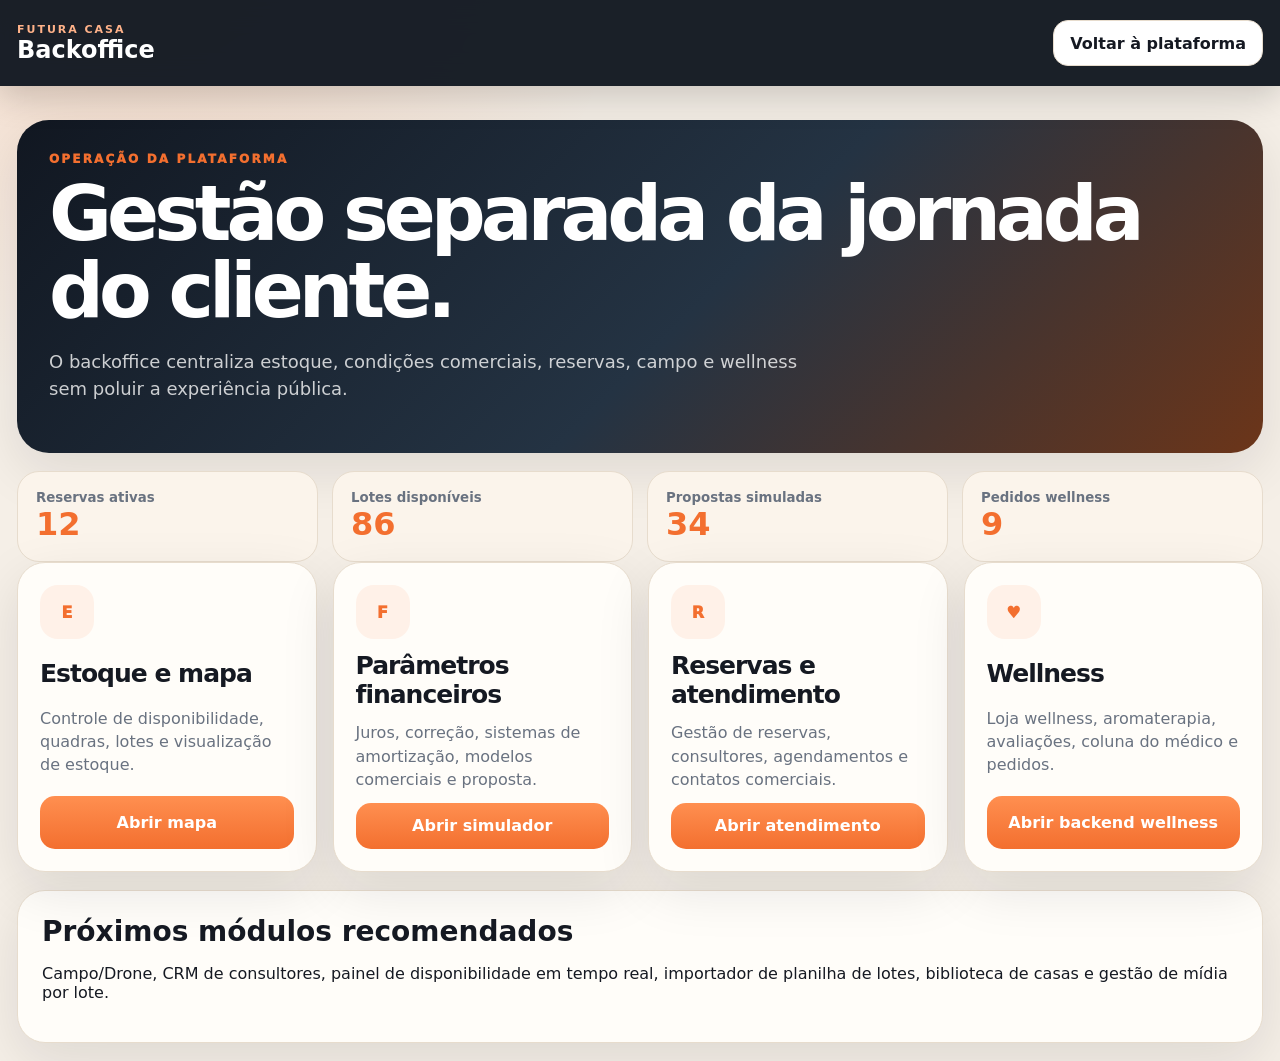
==== backoffice.html @ bf90d921 "Add files via upload" ====
<!doctype html>
<html lang="pt-BR">
<head>
<meta charset="utf-8">
<meta name="viewport" content="width=device-width, initial-scale=1, viewport-fit=cover">
<title>Futura Casa | Backoffice</title>
<style>
:root{--bg:#f5efe7;--paper:#fffdf9;--paper2:#fbf4eb;--ink:#151922;--muted:#697280;--line:#e7dccd;--orange:#f36f2f;--orange2:#ff8f50;--dark:#111721;--shadow:0 18px 54px rgba(16,20,29,.10)}
*{box-sizing:border-box}body{margin:0;background:radial-gradient(circle at 10% -10%,rgba(243,111,47,.18),transparent 32rem),var(--bg);font-family:Inter,system-ui,-apple-system,Segoe UI,Arial,sans-serif;color:var(--ink)}a{text-decoration:none;color:inherit}
.wrap{width:min(100% - 34px,1280px);margin:auto}.top{position:sticky;top:0;background:rgba(17,23,33,.96);color:#fff;z-index:8;box-shadow:0 10px 34px rgba(0,0,0,.18);backdrop-filter:blur(14px)}.topin{min-height:86px;display:flex;align-items:center;justify-content:space-between;gap:16px}.brand small{display:block;color:#ffb289;text-transform:uppercase;letter-spacing:.18em;font-weight:900;font-size:11px}.brand b{font-size:24px}.btn{border:0;border-radius:15px;min-height:46px;padding:0 16px;font-weight:900;display:inline-flex;align-items:center;justify-content:center;gap:8px}.btn.primary{background:linear-gradient(180deg,var(--orange2),var(--orange));color:#fff}.btn.light{background:#fff;color:var(--ink);border:1px solid var(--line)}.hero{padding:34px 0 18px}.heroCard{background:linear-gradient(135deg,#111721 0%,#243343 55%,#6c3519 100%);color:#fff;border-radius:32px;padding:32px;box-shadow:var(--shadow)}.eyebrow{color:var(--orange);font-size:12px;letter-spacing:.18em;text-transform:uppercase;font-weight:950}.hero h1{font-size:clamp(38px,6vw,82px);line-height:1;margin:10px 0 12px;letter-spacing:-.065em}.hero p{max-width:780px;color:rgba(255,255,255,.78);font-size:18px;line-height:1.55}.grid{display:grid;grid-template-columns:repeat(4,minmax(0,1fr));gap:16px}.card{background:var(--paper);border:1px solid var(--line);border-radius:28px;padding:22px;box-shadow:var(--shadow);display:grid;gap:12px;min-height:220px}.card .icon{width:54px;height:54px;border-radius:18px;background:#fff1e8;color:var(--orange);display:grid;place-items:center;font-weight:950}.card h2{margin:0;font-size:25px;letter-spacing:-.04em}.card p{margin:0;color:var(--muted);line-height:1.45}.panel{margin:18px 0;background:var(--paper);border:1px solid var(--line);border-radius:28px;padding:24px;box-shadow:var(--shadow)}.panel h2{margin:0 0 8px;font-size:28px}.kpis{display:grid;grid-template-columns:repeat(4,minmax(0,1fr));gap:14px}.kpi{background:var(--paper2);border:1px solid var(--line);border-radius:22px;padding:18px}.kpi small{display:block;color:var(--muted);font-weight:800}.kpi b{font-size:32px;color:var(--orange)}@media(max-width:980px){.grid,.kpis{grid-template-columns:1fr}.topin{display:grid;padding:16px 0}}
</style>
</head>
<body>
<header class="top"><div class="wrap topin"><div class="brand"><small>Futura Casa</small><b>Backoffice</b></div><nav><a class="btn light" href="index.html">Voltar à plataforma</a></nav></div></header>
<main class="wrap">
  <section class="hero"><div class="heroCard"><div class="eyebrow">Operação da plataforma</div><h1>Gestão separada da jornada do cliente.</h1><p>O backoffice centraliza estoque, condições comerciais, reservas, campo e wellness sem poluir a experiência pública.</p></div></section>
  <section class="kpis">
    <article class="kpi"><small>Reservas ativas</small><b>12</b></article>
    <article class="kpi"><small>Lotes disponíveis</small><b>86</b></article>
    <article class="kpi"><small>Propostas simuladas</small><b>34</b></article>
    <article class="kpi"><small>Pedidos wellness</small><b>9</b></article>
  </section>
  <section class="grid">
    <a class="card" href="index.html#mapa"><span class="icon">E</span><h2>Estoque e mapa</h2><p>Controle de disponibilidade, quadras, lotes e visualização de estoque.</p><span class="btn primary">Abrir mapa</span></a>
    <a class="card" href="index.html#bandeja"><span class="icon">F</span><h2>Parâmetros financeiros</h2><p>Juros, correção, sistemas de amortização, modelos comerciais e proposta.</p><span class="btn primary">Abrir simulador</span></a>
    <a class="card" href="index.html#atendimento"><span class="icon">R</span><h2>Reservas e atendimento</h2><p>Gestão de reservas, consultores, agendamentos e contatos comerciais.</p><span class="btn primary">Abrir atendimento</span></a>
    <a class="card" href="backend-wellness.html"><span class="icon">♥</span><h2>Wellness</h2><p>Loja wellness, aromaterapia, avaliações, coluna do médico e pedidos.</p><span class="btn primary">Abrir backend wellness</span></a>
  </section>
  <section class="panel"><h2>Próximos módulos recomendados</h2><p>Campo/Drone, CRM de consultores, painel de disponibilidade em tempo real, importador de planilha de lotes, biblioteca de casas e gestão de mídia por lote.</p></section>
</main>
</body>
</html>
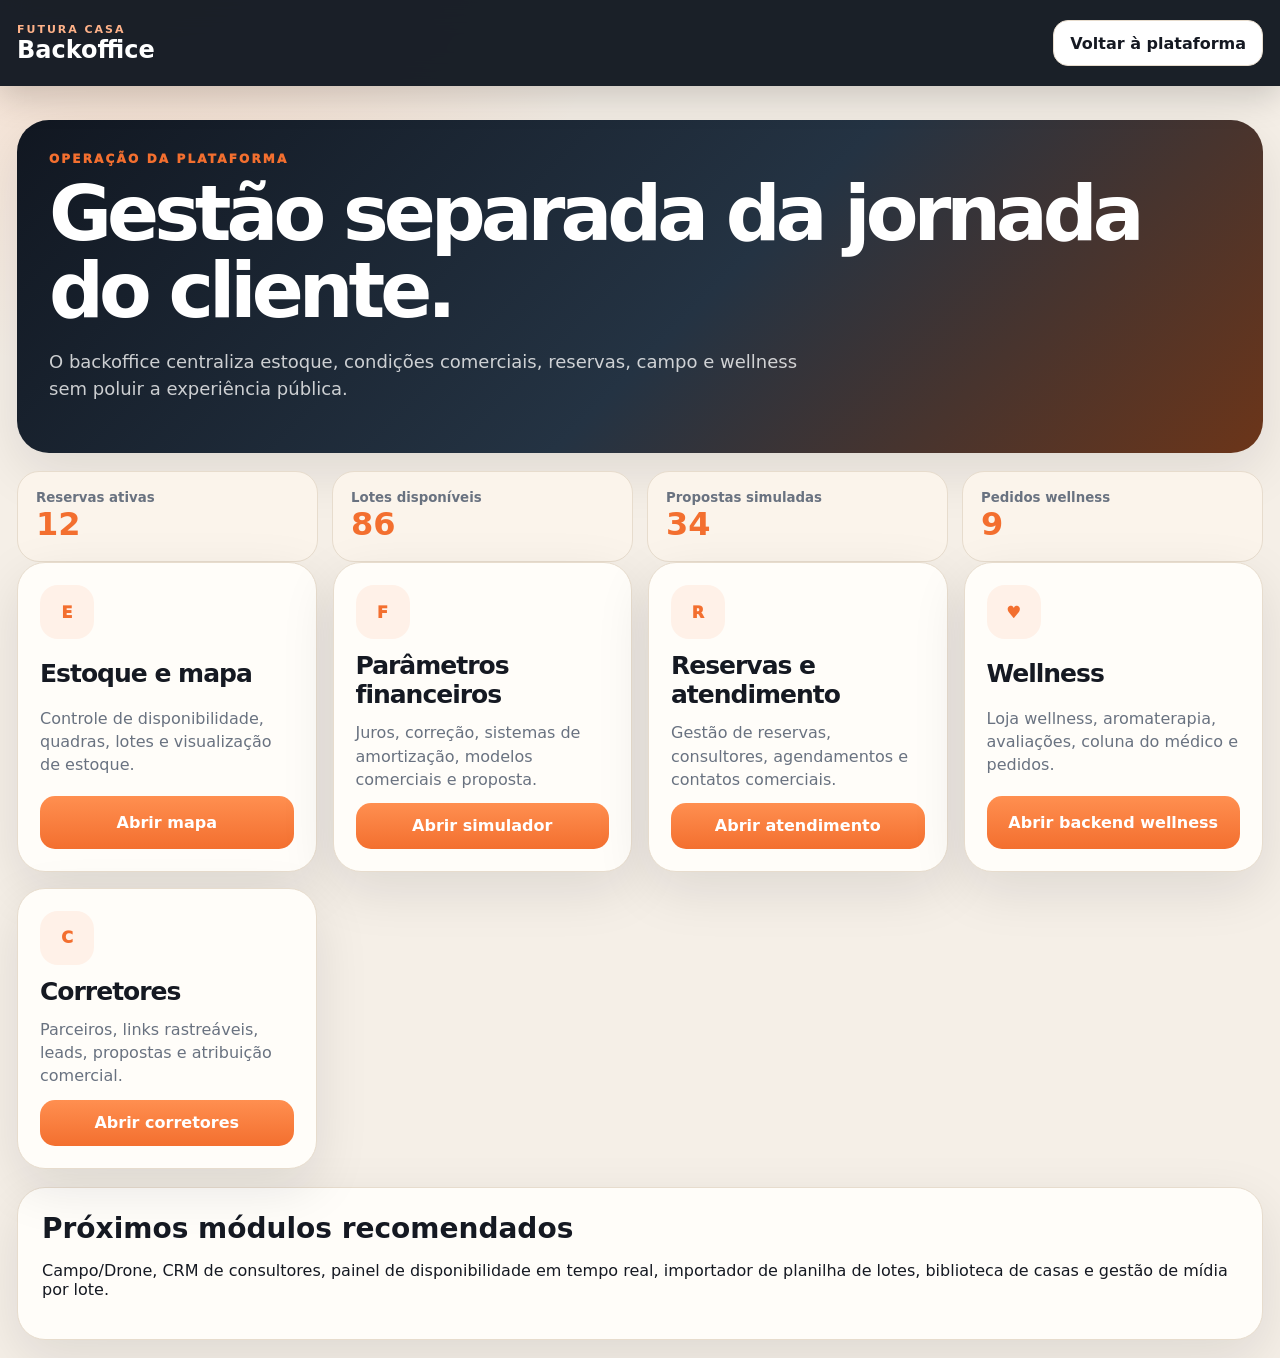
==== commit 580ee634: "Add files via upload" ====
--- a/backoffice.html
+++ b/backoffice.html
@@ -24,7 +24,7 @@
     <a class="card" href="index.html#mapa"><span class="icon">E</span><h2>Estoque e mapa</h2><p>Controle de disponibilidade, quadras, lotes e visualização de estoque.</p><span class="btn primary">Abrir mapa</span></a>
     <a class="card" href="index.html#bandeja"><span class="icon">F</span><h2>Parâmetros financeiros</h2><p>Juros, correção, sistemas de amortização, modelos comerciais e proposta.</p><span class="btn primary">Abrir simulador</span></a>
     <a class="card" href="index.html#atendimento"><span class="icon">R</span><h2>Reservas e atendimento</h2><p>Gestão de reservas, consultores, agendamentos e contatos comerciais.</p><span class="btn primary">Abrir atendimento</span></a>
-    <a class="card" href="backend-wellness.html"><span class="icon">♥</span><h2>Wellness</h2><p>Loja wellness, aromaterapia, avaliações, coluna do médico e pedidos.</p><span class="btn primary">Abrir backend wellness</span></a>
+    <a class="card" href="backend-wellness.html"><span class="icon">♥</span><h2>Wellness</h2><p>Loja wellness, aromaterapia, avaliações, coluna do médico e pedidos.</p><span class="btn primary">Abrir backend wellness</span></a><a class="card" href="backoffice-corretores.html"><span class="icon">C</span><h2>Corretores</h2><p>Parceiros, links rastreáveis, leads, propostas e atribuição comercial.</p><span class="btn primary">Abrir corretores</span></a>
   </section>
   <section class="panel"><h2>Próximos módulos recomendados</h2><p>Campo/Drone, CRM de consultores, painel de disponibilidade em tempo real, importador de planilha de lotes, biblioteca de casas e gestão de mídia por lote.</p></section>
 </main>
